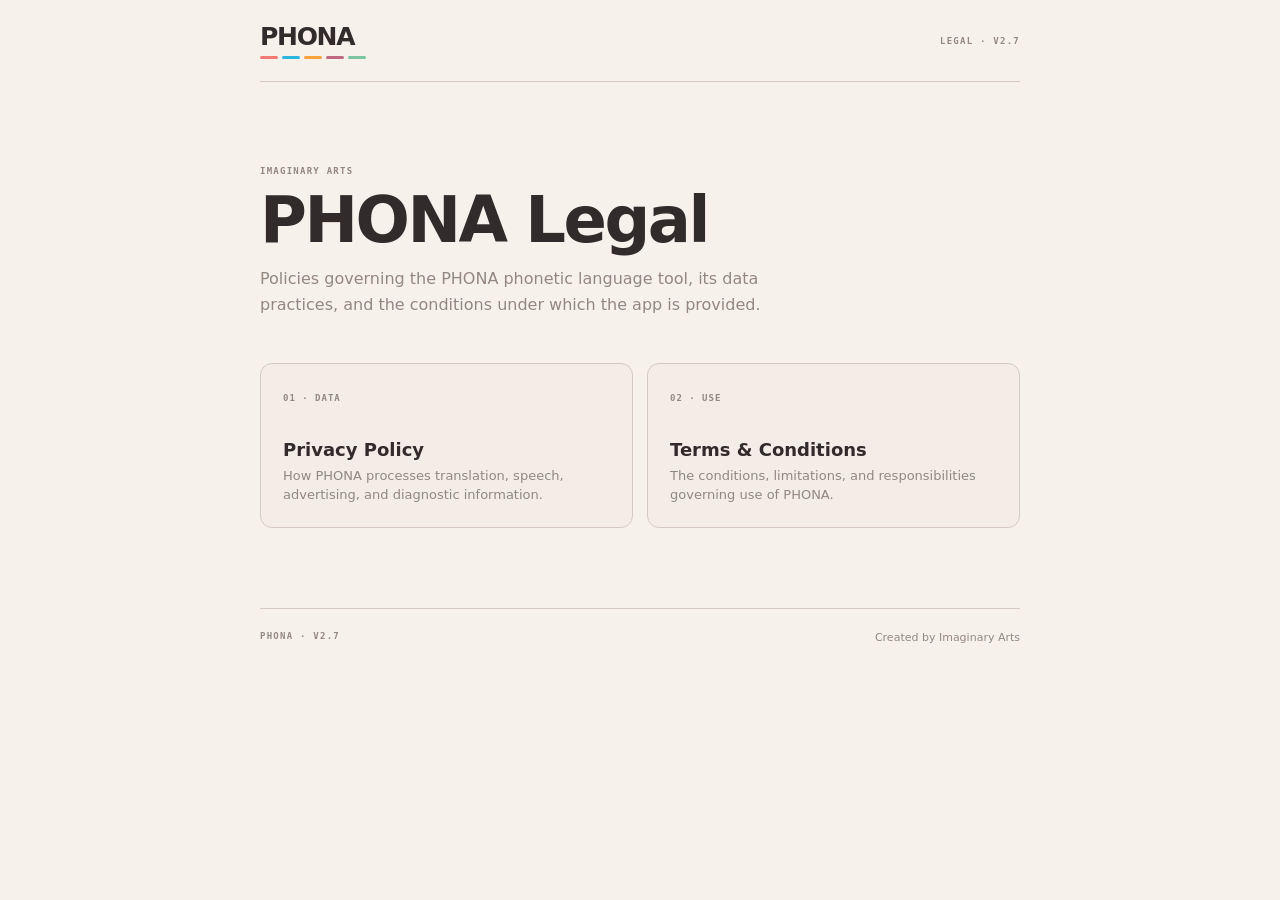
==== index.html @ bb0a97d5 "Publish PHONA legal site" ====
<!doctype html>
<html lang="en">
<head>
  <meta charset="utf-8">
  <meta name="viewport" content="width=device-width, initial-scale=1">
  <meta name="description" content="Privacy Policy and Terms & Conditions for the PHONA phonetic language tool.">
  <title>PHONA Legal</title>
  <link rel="stylesheet" href="styles.css">
</head>
<body>
  <header class="site-header shell">
    <a class="brand" href="./" aria-label="PHONA Legal home">PHONA<div class="signal" aria-hidden="true"><i></i><i></i><i></i><i></i><i></i></div></a>
    <span>Legal · v2.7</span>
  </header>
  <main class="shell">
    <section class="hero">
      <div class="kicker">Imaginary Arts</div>
      <h1>PHONA Legal</h1>
      <p>Policies governing the PHONA phonetic language tool, its data practices, and the conditions under which the app is provided.</p>
    </section>
    <section class="document-grid" aria-label="Legal documents">
      <a class="document-card" href="privacy/"><span class="card-index">01 · DATA</span><h2>Privacy Policy</h2><p>How PHONA processes translation, speech, advertising, and diagnostic information.</p></a>
      <a class="document-card" href="terms/"><span class="card-index">02 · USE</span><h2>Terms &amp; Conditions</h2><p>The conditions, limitations, and responsibilities governing use of PHONA.</p></a>
    </section>
  </main>
  <footer class="site-footer shell"><span class="footer-mark">PHONA · v2.7</span><span>Created by Imaginary Arts</span></footer>
</body>
</html>
---- styles.css ----
:root {
  --paper: #f7f1ec;
  --card: #ece3de;
  --surface: #f3ece7;
  --line: #d4c8c1;
  --muted: #948780;
  --ink: #312b2c;
  --coral: #f47a76;
  --cyan: #2cb6df;
  --orange: #f6a43a;
  --plum: #bf6a82;
  --green: #7bc6a1;
}

* { box-sizing: border-box; }

html { background: var(--paper); color: var(--ink); }

body {
  margin: 0;
  min-height: 100vh;
  font-family: Inter, ui-sans-serif, system-ui, -apple-system, BlinkMacSystemFont, "Segoe UI", sans-serif;
  background: var(--paper);
  color: var(--ink);
}

a { color: inherit; }

.shell {
  width: min(760px, calc(100% - 36px));
  margin: 0 auto;
}

.site-header {
  display: flex;
  align-items: center;
  justify-content: space-between;
  min-height: 82px;
  border-bottom: 1px solid var(--line);
}

.brand {
  text-decoration: none;
  font-weight: 850;
  font-size: 25px;
  letter-spacing: -1.3px;
}

.signal {
  display: flex;
  gap: 4px;
  margin-top: 5px;
}

.signal i { width: 18px; height: 3px; border-radius: 3px; }
.signal i:nth-child(1) { background: var(--coral); }
.signal i:nth-child(2) { background: var(--cyan); }
.signal i:nth-child(3) { background: var(--orange); }
.signal i:nth-child(4) { background: var(--plum); }
.signal i:nth-child(5) { background: var(--green); }

.site-header span,
.kicker,
.footer-mark {
  color: var(--muted);
  font-family: ui-monospace, SFMono-Regular, Menlo, Consolas, monospace;
  font-size: 9px;
  font-weight: 650;
  letter-spacing: 1.25px;
  text-transform: uppercase;
}

.hero { padding: 84px 0 44px; }
.hero h1 { margin: 12px 0 14px; font-size: clamp(38px, 8vw, 64px); line-height: 1; letter-spacing: -2.5px; }
.hero p { max-width: 560px; margin: 0; color: var(--muted); font-size: 16px; line-height: 1.65; }

.document-grid {
  display: grid;
  grid-template-columns: repeat(2, minmax(0, 1fr));
  gap: 14px;
  padding-bottom: 80px;
}

.document-card {
  display: block;
  min-height: 154px;
  padding: 22px;
  border: 1px solid var(--line);
  border-radius: 12px;
  background: var(--surface);
  text-decoration: none;
  transition: border-color 120ms ease, background-color 120ms ease;
}

.document-card:hover,
.document-card:focus-visible { background: var(--card); border-color: var(--muted); outline: none; }
.document-card h2 { margin: 34px 0 6px; font-size: 18px; }
.document-card p { margin: 0; color: var(--muted); font-size: 13px; line-height: 1.5; }
.card-index { color: var(--muted); font: 650 9px ui-monospace, monospace; letter-spacing: 1px; }

.legal-header { padding: 54px 0 30px; border-bottom: 1px solid var(--line); }
.back-link { display: inline-block; margin-bottom: 35px; color: var(--muted); font-size: 13px; text-decoration: none; }
.back-link:hover { color: var(--ink); }
.legal-header h1 { margin: 10px 0 8px; font-size: clamp(34px, 7vw, 52px); line-height: 1.06; letter-spacing: -1.8px; }
.updated { color: var(--muted); font-size: 13px; }

.legal-copy { padding: 38px 0 70px; }
.legal-copy h2 { margin: 42px 0 12px; font-size: 20px; line-height: 1.25; }
.legal-copy h2:first-child { margin-top: 0; }
.legal-copy h3 { margin: 28px 0 8px; font-size: 15px; }
.legal-copy p,
.legal-copy li,
.legal-copy address { font-size: 14px; line-height: 1.72; }
.legal-copy p { margin: 0 0 14px; }
.legal-copy ul { margin: 4px 0 20px; padding-left: 20px; }
.legal-copy li { padding: 2px 0; }
.legal-copy address { margin-top: 12px; font-style: normal; }
.legal-copy a { text-underline-offset: 3px; }

.site-footer {
  display: flex;
  justify-content: space-between;
  gap: 20px;
  padding: 22px 0 34px;
  border-top: 1px solid var(--line);
  color: var(--muted);
  font-size: 11px;
}

@media (max-width: 600px) {
  .shell { width: min(100% - 28px, 760px); }
  .site-header { min-height: 72px; }
  .site-header > span { display: none; }
  .hero { padding-top: 58px; }
  .document-grid { grid-template-columns: 1fr; }
  .legal-header { padding-top: 34px; }
  .legal-copy { padding-top: 28px; }
  .site-footer { flex-direction: column; gap: 6px; }
}

@media (prefers-reduced-motion: reduce) {
  * { scroll-behavior: auto !important; transition: none !important; }
}
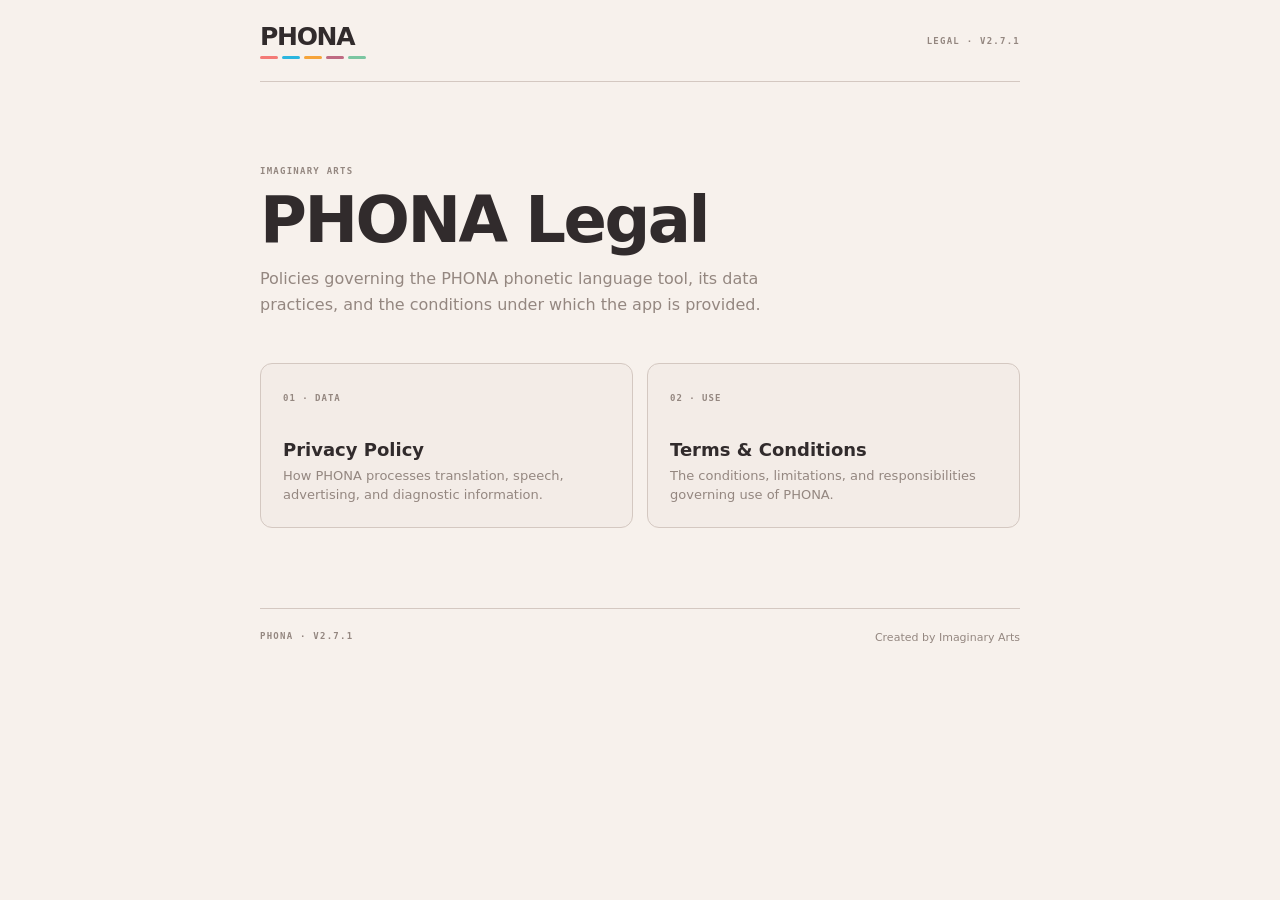
==== commit f92d32c7: "Update PHONA privacy disclosures for Pro" ====
--- a/index.html
+++ b/index.html
@@ -10,7 +10,7 @@
 <body>
   <header class="site-header shell">
     <a class="brand" href="./" aria-label="PHONA Legal home">PHONA<div class="signal" aria-hidden="true"><i></i><i></i><i></i><i></i><i></i></div></a>
-    <span>Legal · v2.7</span>
+    <span>Legal · v2.7.1</span>
   </header>
   <main class="shell">
     <section class="hero">
@@ -23,6 +23,6 @@
       <a class="document-card" href="terms/"><span class="card-index">02 · USE</span><h2>Terms &amp; Conditions</h2><p>The conditions, limitations, and responsibilities governing use of PHONA.</p></a>
     </section>
   </main>
-  <footer class="site-footer shell"><span class="footer-mark">PHONA · v2.7</span><span>Created by Imaginary Arts</span></footer>
+  <footer class="site-footer shell"><span class="footer-mark">PHONA · v2.7.1</span><span>Created by Imaginary Arts</span></footer>
 </body>
 </html>
